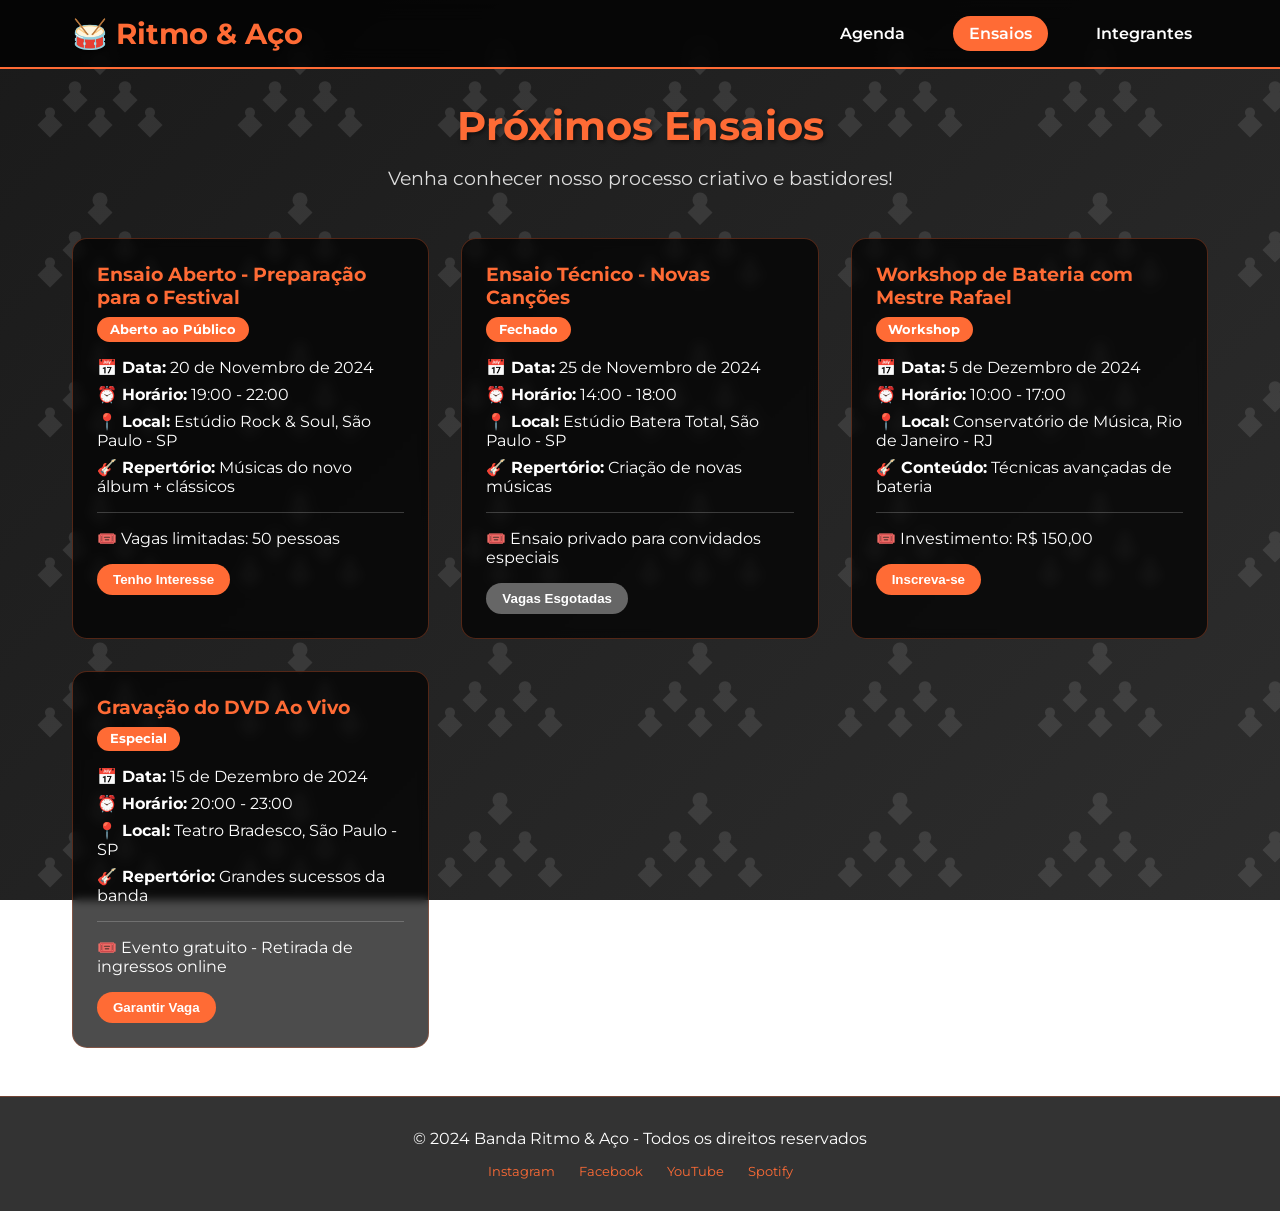
==== ensaios.html @ ca196295 "Add files via upload" ====
<!DOCTYPE html>
<html lang="pt-br">
<head>
    <meta charset="UTF-8">
    <meta name="viewport" content="width=device-width, initial-scale=1.0">
    <title>Banda Ritmo & Aço - Ensaios</title>
    <link rel="stylesheet" href="styles.css">
    <link href="https://fonts.googleapis.com/css2?family=Montserrat:wght@300;400;600;700&display=swap" rel="stylesheet">
</head>
<body>
    <div class="background-bateria"></div>
    
    <header>
        <nav>
            <div class="logo">
                <h1>🥁 Ritmo & Aço</h1>
            </div>
            <ul class="nav-links">
                <li><a href="index.html">Agenda</a></li>
                <li><a href="ensaios.html" class="active">Ensaios</a></li>
                <li><a href="integrantes.html">Integrantes</a></li>
            </ul>
        </nav>
    </header>

    <main>
        <section class="hero">
            <h2>Próximos Ensaios</h2>
            <p>Venha conhecer nosso processo criativo e bastidores!</p>
        </section>

        <section class="ensaios">
            <div class="ensaio-card">
                <div class="ensaio-header">
                    <h3>Ensaio Aberto - Preparação para o Festival</h3>
                    <span class="tipo-ensaio">Aberto ao Público</span>
                </div>
                <div class="ensaio-info">
                    <p><strong>📅 Data:</strong> 20 de Novembro de 2024</p>
                    <p><strong>⏰ Horário:</strong> 19:00 - 22:00</p>
                    <p><strong>📍 Local:</strong> Estúdio Rock & Soul, São Paulo - SP</p>
                    <p><strong>🎸 Repertório:</strong> Músicas do novo álbum + clássicos</p>
                </div>
                <div class="ensaio-vagas">
                    <p>🎟️ Vagas limitadas: 50 pessoas</p>
                    <button class="btn-interesse">Tenho Interesse</button>
                </div>
            </div>

            <div class="ensaio-card">
                <div class="ensaio-header">
                    <h3>Ensaio Técnico - Novas Canções</h3>
                    <span class="tipo-ensaio">Fechado</span>
                </div>
                <div class="ensaio-info">
                    <p><strong>📅 Data:</strong> 25 de Novembro de 2024</p>
                    <p><strong>⏰ Horário:</strong> 14:00 - 18:00</p>
                    <p><strong>📍 Local:</strong> Estúdio Batera Total, São Paulo - SP</p>
                    <p><strong>🎸 Repertório:</strong> Criação de novas músicas</p>
                </div>
                <div class="ensaio-vagas">
                    <p>🎟️ Ensaio privado para convidados especiais</p>
                    <button class="btn-interesse disabled" disabled>Vagas Esgotadas</button>
                </div>
            </div>

            <div class="ensaio-card">
                <div class="ensaio-header">
                    <h3>Workshop de Bateria com Mestre Rafael</h3>
                    <span class="tipo-ensaio">Workshop</span>
                </div>
                <div class="ensaio-info">
                    <p><strong>📅 Data:</strong> 5 de Dezembro de 2024</p>
                    <p><strong>⏰ Horário:</strong> 10:00 - 17:00</p>
                    <p><strong>📍 Local:</strong> Conservatório de Música, Rio de Janeiro - RJ</p>
                    <p><strong>🎸 Conteúdo:</strong> Técnicas avançadas de bateria</p>
                </div>
                <div class="ensaio-vagas">
                    <p>🎟️ Investimento: R$ 150,00</p>
                    <button class="btn-interesse">Inscreva-se</button>
                </div>
            </div>

            <div class="ensaio-card">
                <div class="ensaio-header">
                    <h3>Gravação do DVD Ao Vivo</h3>
                    <span class="tipo-ensaio">Especial</span>
                </div>
                <div class="ensaio-info">
                    <p><strong>📅 Data:</strong> 15 de Dezembro de 2024</p>
                    <p><strong>⏰ Horário:</strong> 20:00 - 23:00</p>
                    <p><strong>📍 Local:</strong> Teatro Bradesco, São Paulo - SP</p>
                    <p><strong>🎸 Repertório:</strong> Grandes sucessos da banda</p>
                </div>
                <div class="ensaio-vagas">
                    <p>🎟️ Evento gratuito - Retirada de ingressos online</p>
                    <button class="btn-interesse">Garantir Vaga</button>
                </div>
            </div>
        </section>
    </main>

    <footer>
        <p>&copy; 2024 Banda Ritmo & Aço - Todos os direitos reservados</p>
        <div class="social-links">
            <a href="#">Instagram</a>
            <a href="#">Facebook</a>
            <a href="#">YouTube</a>
            <a href="#">Spotify</a>
        </div>
    </footer>
</body>
</html>
---- styles.css ----
* {
    margin: 0;
    padding: 0;
    box-sizing: border-box;
}

body {
    font-family: 'Montserrat', sans-serif;
    color: #fff;
    min-height: 100vh;
    position: relative;
}

/* Fundo com bateria */
.background-bateria {
    position: fixed;
    top: 0;
    left: 0;
    width: 100%;
    height: 100%;
    z-index: -2;
    background: linear-gradient(135deg, #1a1a1a 0%, #2d2d2d 100%);
}

.background-bateria::before {
    content: '';
    position: absolute;
    top: 0;
    left: 0;
    width: 100%;
    height: 100%;
    background-image: url('data:image/svg+xml;utf8,<svg xmlns="http://www.w3.org/2000/svg" viewBox="0 0 800 600" opacity="0.1"><path fill="white" d="M400,200 L450,250 L400,300 L350,250 Z M300,350 L350,400 L300,450 L250,400 Z M500,350 L550,400 L500,450 L450,400 Z M200,450 L250,500 L200,550 L150,500 Z M600,450 L650,500 L600,550 L550,500 Z M400,450 L450,500 L400,550 L350,500 Z"/><circle cx="400" cy="200" r="30" fill="white"/><circle cx="300" cy="350" r="25" fill="white"/><circle cx="500" cy="350" r="25" fill="white"/><circle cx="200" cy="450" r="20" fill="white"/><circle cx="600" cy="450" r="20" fill="white"/><circle cx="400" cy="450" r="20" fill="white"/></svg>');
    background-repeat: repeat;
    background-size: 200px;
    animation: moveBateria 60s linear infinite;
}

@keyframes moveBateria {
    0% {
        background-position: 0 0;
    }
    100% {
        background-position: 200px 200px;
    }
}

/* Header e Navegação */
header {
    background: rgba(0, 0, 0, 0.8);
    backdrop-filter: blur(10px);
    padding: 1rem 0;
    position: sticky;
    top: 0;
    z-index: 100;
    border-bottom: 2px solid #ff6b35;
}

nav {
    max-width: 1200px;
    margin: 0 auto;
    display: flex;
    justify-content: space-between;
    align-items: center;
    padding: 0 2rem;
}

.logo h1 {
    font-size: 1.8rem;
    font-weight: 700;
    color: #ff6b35;
    text-shadow: 2px 2px 4px rgba(0,0,0,0.5);
}

.nav-links {
    display: flex;
    list-style: none;
    gap: 2rem;
}

.nav-links a {
    color: white;
    text-decoration: none;
    font-weight: 600;
    padding: 0.5rem 1rem;
    border-radius: 25px;
    transition: all 0.3s ease;
}

.nav-links a:hover {
    background: #ff6b35;
    color: white;
}

.nav-links a.active {
    background: #ff6b35;
    color: white;
}

/* Main Content */
main {
    max-width: 1200px;
    margin: 2rem auto;
    padding: 0 2rem;
}

.hero {
    text-align: center;
    margin-bottom: 3rem;
}

.hero h2 {
    font-size: 2.5rem;
    margin-bottom: 1rem;
    color: #ff6b35;
    text-shadow: 2px 2px 4px rgba(0,0,0,0.5);
}

.hero p {
    font-size: 1.2rem;
    color: #ddd;
}

/* Cards de Agenda */
.agenda, .ensaios, .integrantes {
    display: grid;
    grid-template-columns: repeat(auto-fit, minmax(350px, 1fr));
    gap: 2rem;
}

.evento-card, .ensaio-card, .integrante-card {
    background: rgba(0, 0, 0, 0.7);
    backdrop-filter: blur(5px);
    border-radius: 15px;
    padding: 1.5rem;
    transition: transform 0.3s ease, box-shadow 0.3s ease;
    border: 1px solid rgba(255, 107, 53, 0.3);
}

.evento-card:hover, .ensaio-card:hover, .integrante-card:hover {
    transform: translateY(-5px);
    box-shadow: 0 10px 30px rgba(0,0,0,0.3);
    border-color: #ff6b35;
}

.evento-card {
    display: flex;
    gap: 1rem;
    align-items: flex-start;
}

.evento-data {
    text-align: center;
    background: #ff6b35;
    border-radius: 10px;
    padding: 0.5rem;
    min-width: 60px;
}

.dia {
    display: block;
    font-size: 1.5rem;
    font-weight: bold;
}

.mes {
    font-size: 0.9rem;
}

.evento-info {
    flex: 1;
}

.evento-info h3 {
    margin-bottom: 0.5rem;
    color: #ff6b35;
}

.evento-info p {
    margin: 0.3rem 0;
    font-size: 0.9rem;
}

.status {
    display: inline-block;
    padding: 0.3rem 0.8rem;
    border-radius: 20px;
    font-size: 0.8rem;
    font-weight: bold;
}

.status.confirmado {
    background: #4CAF50;
    color: white;
}

.status.pendente {
    background: #ff9800;
    color: white;
}

/* Cards de Ensaios */
.ensaio-header {
    display: flex;
    justify-content: space-between;
    align-items: center;
    margin-bottom: 1rem;
    flex-wrap: wrap;
    gap: 0.5rem;
}

.ensaio-header h3 {
    color: #ff6b35;
}

.tipo-ensaio {
    background: #ff6b35;
    padding: 0.3rem 0.8rem;
    border-radius: 20px;
    font-size: 0.8rem;
    font-weight: bold;
}

.ensaio-info p {
    margin: 0.5rem 0;
}

.ensaio-vagas {
    margin-top: 1rem;
    padding-top: 1rem;
    border-top: 1px solid rgba(255,255,255,0.2);
    display: flex;
    justify-content: space-between;
    align-items: center;
    flex-wrap: wrap;
    gap: 1rem;
}

.btn-interesse {
    background: #ff6b35;
    color: white;
    border: none;
    padding: 0.5rem 1rem;
    border-radius: 25px;
    cursor: pointer;
    font-weight: bold;
    transition: all 0.3s ease;
}

.btn-interesse:hover:not(.disabled) {
    background: #ff8c5a;
    transform: scale(1.05);
}

.btn-interesse.disabled {
    background: #666;
    cursor: not-allowed;
}

/* Cards de Integrantes */
.integrante-card {
    display: flex;
    gap: 1.5rem;
    align-items: center;
}

.integrante-foto {
    flex-shrink: 0;
}

.emoji-grande {
    font-size: 4rem;
    background: rgba(255, 107, 53, 0.2);
    width: 80px;
    height: 80px;
    display: flex;
    align-items: center;
    justify-content: center;
    border-radius: 50%;
    border: 2px solid #ff6b35;
}

.integrante-info {
    flex: 1;
}

.integrante-info h3 {
    font-size: 1.4rem;
    margin-bottom: 0.3rem;
    color: #ff6b35;
}

.instrumento {
    display: inline-block;
    background: #ff6b35;
    padding: 0.2rem 0.6rem;
    border-radius: 15px;
    font-size: 0.8rem;
    margin-bottom: 0.8rem;
}

.integrante-info p {
    margin-bottom: 1rem;
    line-height: 1.4;
    font-size: 0.9rem;
}

.redes-sociais {
    display: flex;
    gap: 1rem;
}

.redes-sociais a, .social-links a {
    color: #ff6b35;
    text-decoration: none;
    font-size: 0.8rem;
    transition: color 0.3s ease;
}

.redes-sociais a:hover, .social-links a:hover {
    color: white;
}

/* Footer */
footer {
    background: rgba(0, 0, 0, 0.8);
    backdrop-filter: blur(10px);
    text-align: center;
    padding: 2rem;
    margin-top: 3rem;
    border-top: 1px solid rgba(255, 107, 53, 0.3);
}

.social-links {
    margin-top: 1rem;
    display: flex;
    justify-content: center;
    gap: 1.5rem;
}

/* Responsividade */
@media (max-width: 768px) {
    nav {
        flex-direction: column;
        gap: 1rem;
    }
    
    .nav-links {
        gap: 1rem;
    }
    
    .hero h2 {
        font-size: 2rem;
    }
    
    .agenda, .ensaios, .integrantes {
        grid-template-columns: 1fr;
    }
    
    .evento-card {
        flex-direction: column;
        align-items: center;
        text-align: center;
    }
    
    .integrante-card {
        flex-direction: column;
        text-align: center;
    }
    
    .ensaio-header {
        flex-direction: column;
        text-align: center;
    }
    
    .ensaio-vagas {
        flex-direction: column;
    }
}
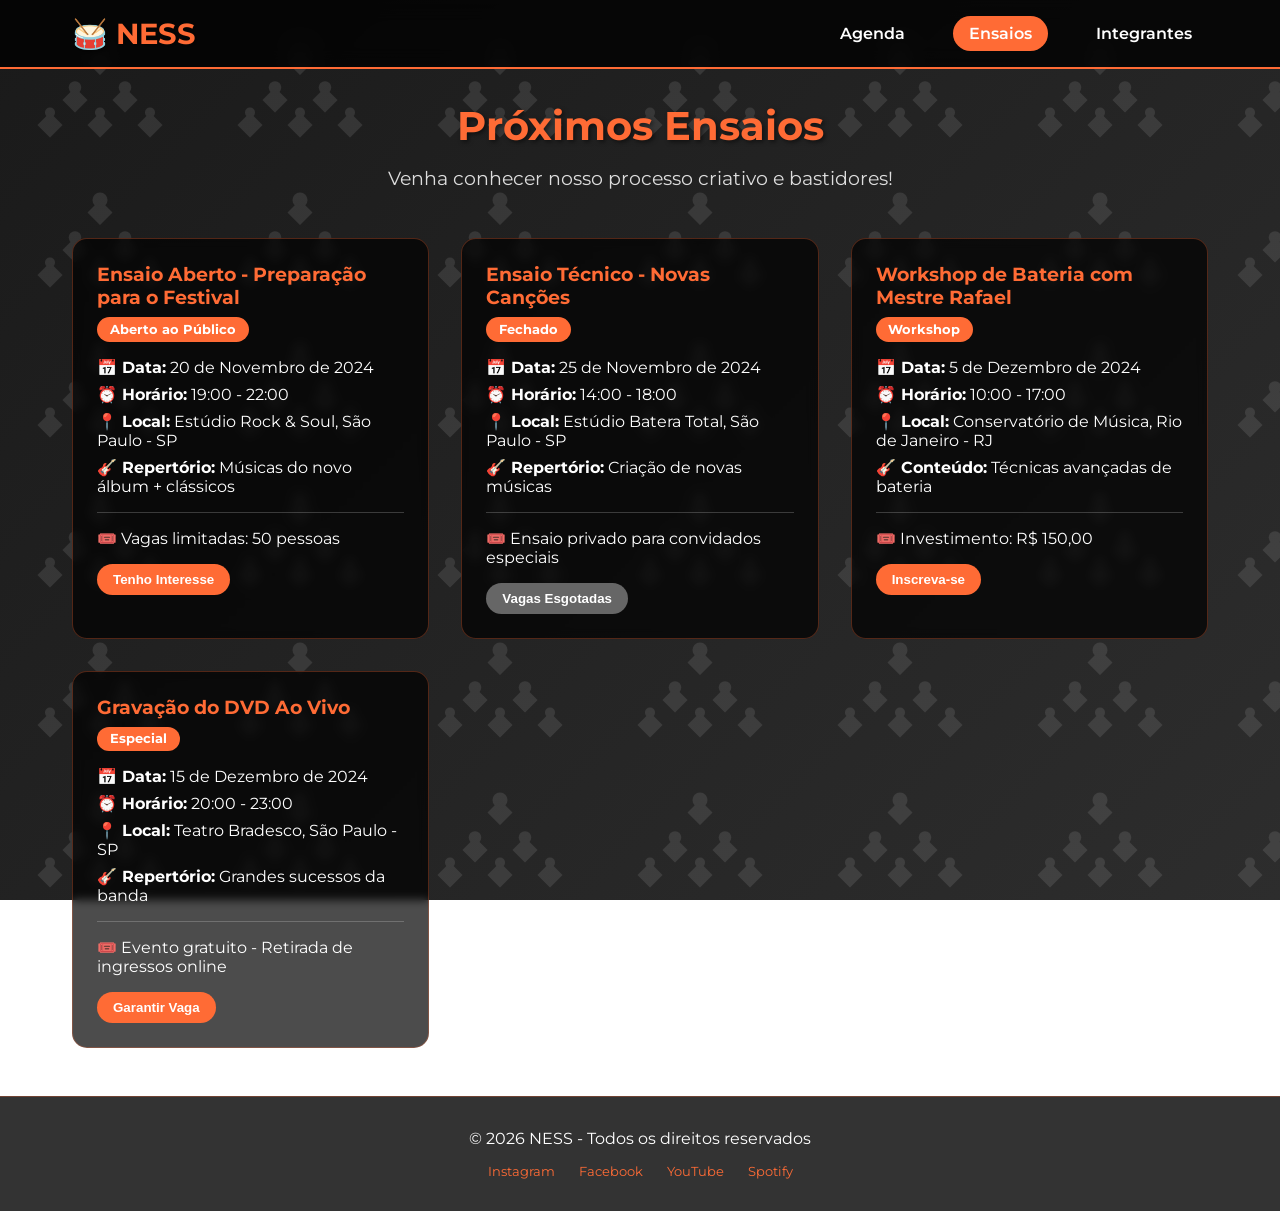
==== commit de368270: "Update ensaios.html" ====
--- a/ensaios.html
+++ b/ensaios.html
@@ -3,7 +3,7 @@
 <head>
     <meta charset="UTF-8">
     <meta name="viewport" content="width=device-width, initial-scale=1.0">
-    <title>Banda Ritmo & Aço - Ensaios</title>
+    <title>NESS - Ensaios</title>
     <link rel="stylesheet" href="styles.css">
     <link href="https://fonts.googleapis.com/css2?family=Montserrat:wght@300;400;600;700&display=swap" rel="stylesheet">
 </head>
@@ -13,7 +13,7 @@
     <header>
         <nav>
             <div class="logo">
-                <h1>🥁 Ritmo & Aço</h1>
+                <h1>🥁 NESS</h1>
             </div>
             <ul class="nav-links">
                 <li><a href="index.html">Agenda</a></li>
@@ -101,7 +101,7 @@
     </main>
 
     <footer>
-        <p>&copy; 2024 Banda Ritmo & Aço - Todos os direitos reservados</p>
+        <p>&copy; 2026 NESS - Todos os direitos reservados</p>
         <div class="social-links">
             <a href="#">Instagram</a>
             <a href="#">Facebook</a>
@@ -110,4 +110,4 @@
         </div>
     </footer>
 </body>
-</html>+</html>
